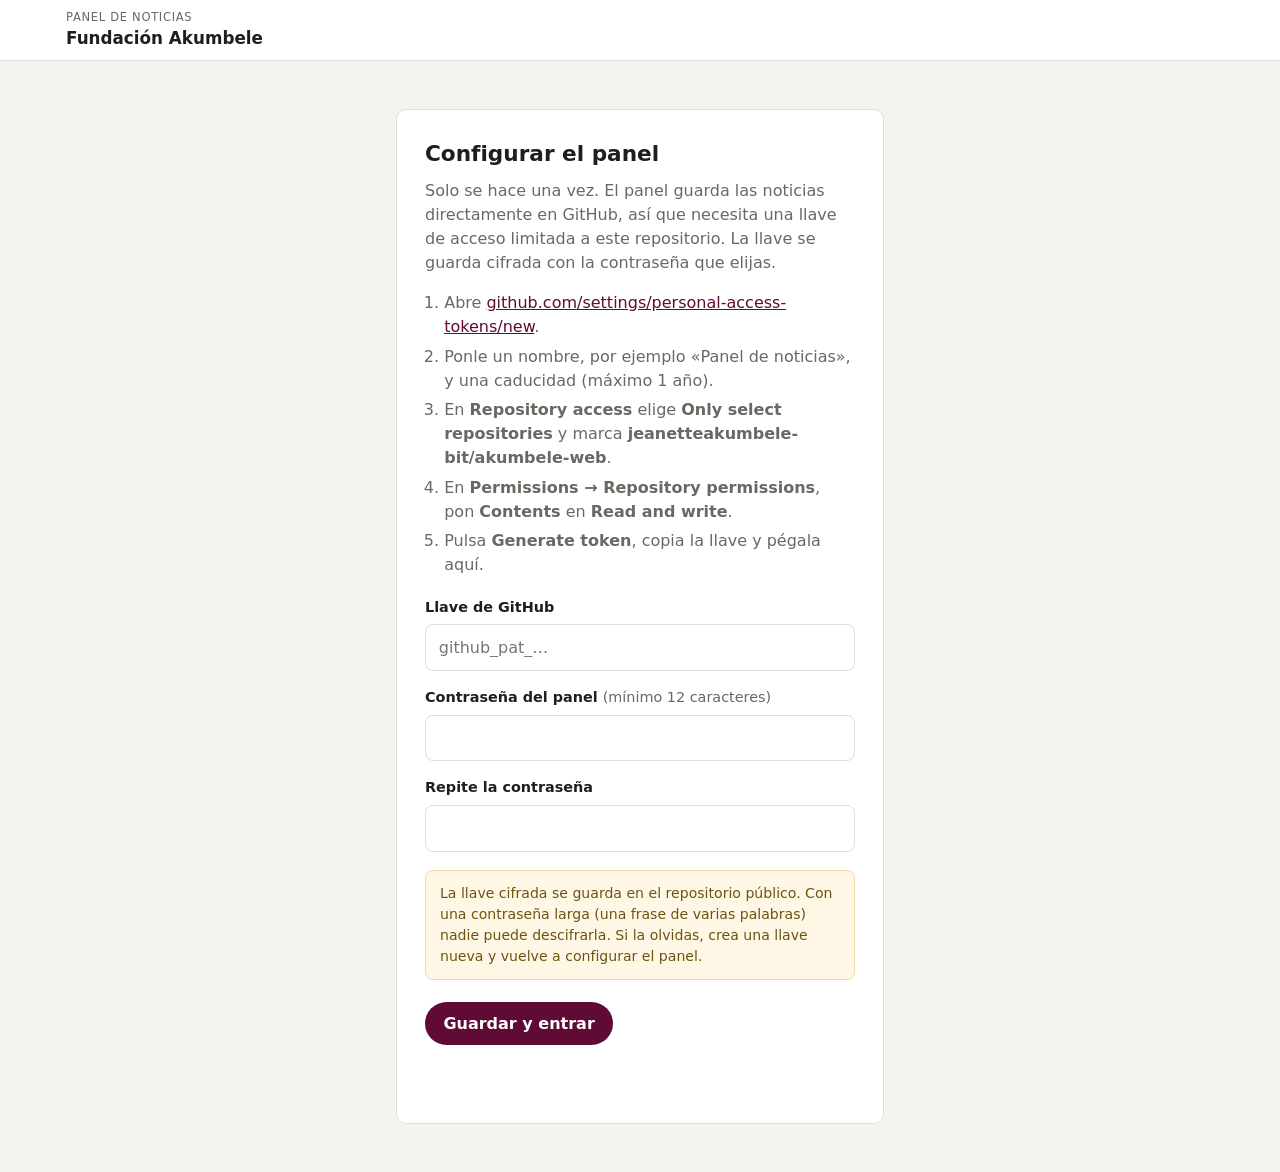
==== estaticos/admin.html @ 2ac03d91 "Añadir noticias y panel de edición con contraseña - Página Noticias en el menú y bloque «Lo último» " ====
<!doctype html>
<html lang="es">
<head>
<meta charset="utf-8">
<meta name="viewport" content="width=device-width, initial-scale=1">
<meta name="robots" content="noindex, nofollow">
<title>Panel de noticias</title>
<script>
/* ===== Ajustes de este panel (cambian según la web) ===== */
window.ADMIN = /*CONFIG*/{
  "owner": "jeanetteakumbele-bit",
  "rama": "main",
  "imgBase": "https://fundacionakumbele.org/wp-content/uploads/",
  "verNoticias": "noticias.html",
  "credencialWeb": "admin-config.json",
  "imgWeb": "img/noticias",
  "sitio": "Fundación Akumbele",
  "repo": "akumbele-web",
  "datos": "estaticos/noticias.json",
  "credencial": "estaticos/admin-config.json",
  "imgRepo": "estaticos/img/noticias",
  "color": "#600b36"
}/*FIN*/;
</script>
<style>
:root{--acento:#600b36;--fondo:#f5f3ef;--blanco:#fff;--tinta:#1f1e1d;--suave:#6c6762;--linea:#e2ddd5;--ok:#2f7a4a;--mal:#b3261e;--radio:10px}
*{box-sizing:border-box;margin:0;padding:0}
body{background:var(--fondo);color:var(--tinta);font:16px/1.5 system-ui,-apple-system,"Segoe UI",sans-serif}
button,input,textarea,select{font:inherit;color:inherit}
a{color:var(--acento)}
.oculto{display:none!important}
.barra{background:var(--blanco);border-bottom:1px solid var(--linea);position:sticky;top:0;z-index:5}
.barra-fila{max-width:1180px;margin:0 auto;padding:0 16px;height:60px;display:flex;align-items:center;justify-content:space-between;gap:12px}
.barra h1{font-size:1.05rem;font-weight:650}
.barra h1 small{display:block;font-size:.72rem;font-weight:500;color:var(--suave);letter-spacing:.06em;text-transform:uppercase}
.barra nav{display:flex;gap:8px;align-items:center;flex-wrap:wrap}
.btn{display:inline-flex;align-items:center;justify-content:center;gap:6px;border:0;border-radius:999px;padding:.6em 1.15em;background:var(--acento);color:#fff;font-weight:600;cursor:pointer;text-decoration:none;min-height:40px}
.btn:hover{filter:brightness(1.12)}
.btn:disabled{opacity:.55;cursor:wait}
.btn.sec{background:transparent;color:var(--acento);box-shadow:inset 0 0 0 1.5px var(--acento)}
.btn.peligro{background:transparent;color:var(--mal);box-shadow:inset 0 0 0 1.5px var(--mal)}
.btn.mini{padding:.35em .9em;min-height:34px;font-size:.9rem}
.caja{max-width:520px;margin:48px auto;padding:0 16px}
.tarjeta{background:var(--blanco);border:1px solid var(--linea);border-radius:var(--radio);padding:28px}
.tarjeta h2{font-size:1.35rem;margin-bottom:.4em}
.tarjeta p{color:var(--suave);margin-bottom:1em}
.tarjeta ol{margin:0 0 1.2em 1.2em;color:var(--suave)}
.tarjeta li{margin-bottom:.35em}
label{display:block;font-weight:600;font-size:.9rem;margin:16px 0 6px}
label .nota{font-weight:400;color:var(--suave)}
input[type=text],input[type=password],input[type=date],input[type=url],textarea{width:100%;border:1px solid var(--linea);border-radius:8px;padding:.65em .8em;background:#fff}
input:focus,textarea:focus{outline:2px solid var(--acento);outline-offset:1px;border-color:transparent}
textarea{min-height:220px;resize:vertical;line-height:1.55}
textarea.corto{min-height:80px}
.fila-btn{display:flex;gap:10px;flex-wrap:wrap;margin-top:22px}
.check{display:flex;align-items:center;gap:8px;font-weight:500;margin-top:18px}
.mensaje{margin-top:14px;font-size:.92rem;min-height:1.4em}
.mensaje.mal{color:var(--mal)}
.mensaje.ok{color:var(--ok)}
.panel{max-width:1180px;margin:0 auto;padding:24px 16px 64px;display:grid;grid-template-columns:320px 1fr;gap:24px;align-items:start}
.lista{background:var(--blanco);border:1px solid var(--linea);border-radius:var(--radio);overflow:hidden}
.lista-cab{display:flex;justify-content:space-between;align-items:center;padding:14px 16px;border-bottom:1px solid var(--linea)}
.lista-cab h2{font-size:1rem}
.lista ul{list-style:none;max-height:70vh;overflow:auto}
.lista li button{width:100%;text-align:left;background:none;border:0;border-bottom:1px solid var(--linea);padding:12px 16px;cursor:pointer;display:block}
.lista li button:hover{background:var(--fondo)}
.lista li button.activa{background:color-mix(in srgb,var(--acento) 9%,#fff);box-shadow:inset 3px 0 0 var(--acento)}
.lista .t{font-weight:600;display:block;overflow:hidden;text-overflow:ellipsis;white-space:nowrap}
.lista .f{font-size:.82rem;color:var(--suave)}
.etq{display:inline-block;font-size:.7rem;font-weight:700;letter-spacing:.05em;text-transform:uppercase;background:#efe6c9;color:#6b5410;border-radius:999px;padding:.1em .6em;margin-left:6px}
.vacia{padding:22px 16px;color:var(--suave);font-size:.92rem}
.editor{background:var(--blanco);border:1px solid var(--linea);border-radius:var(--radio);padding:24px 26px 28px}
.editor h2{font-size:1.25rem}
.dos{display:grid;grid-template-columns:1fr 1fr;gap:0 16px}
.foto-caja{display:flex;gap:14px;align-items:flex-start;flex-wrap:wrap}
.foto-prev{width:160px;aspect-ratio:4/3;border-radius:8px;background:var(--fondo) center/cover;border:1px dashed var(--linea);flex:none}
.foto-ctrl{flex:1;min-width:200px}
.ayuda{font-size:.84rem;color:var(--suave);margin-top:6px}
.aviso{background:#fff7e6;border:1px solid #f0d9a8;border-radius:8px;padding:12px 14px;font-size:.88rem;color:#6b5410;margin-top:18px}
.toast{position:fixed;left:50%;bottom:22px;transform:translateX(-50%);background:var(--tinta);color:#fff;padding:.75em 1.2em;border-radius:999px;font-size:.92rem;box-shadow:0 8px 30px rgba(0,0,0,.2);z-index:10;max-width:calc(100% - 32px)}
.toast.mal{background:var(--mal)}
@media (max-width:820px){
  .panel{grid-template-columns:1fr}
  .lista ul{max-height:40vh}
  .dos{grid-template-columns:1fr}
  .barra h1 small{display:none}
}
</style>
</head>
<body>
<header class="barra">
  <div class="barra-fila">
    <h1><small>Panel de noticias</small><span id="nombre-sitio"></span></h1>
    <nav id="nav-panel" class="oculto">
      <a class="btn mini sec" id="ver-web" target="_blank" rel="noopener">Ver noticias</a>
      <button class="btn mini sec" id="b-ajustes">Contraseña</button>
      <button class="btn mini sec" id="b-salir">Salir</button>
    </nav>
  </div>
</header>

<!-- Cargando -->
<div class="caja" id="v-cargando"><div class="tarjeta"><p>Cargando…</p></div></div>

<!-- Configuración inicial -->
<div class="caja oculto" id="v-config">
  <div class="tarjeta">
    <h2>Configurar el panel</h2>
    <p>Solo se hace una vez. El panel guarda las noticias directamente en GitHub, así que necesita una llave de acceso limitada a este repositorio. La llave se guarda cifrada con la contraseña que elijas.</p>
    <ol>
      <li>Abre <a href="https://github.com/settings/personal-access-tokens/new" target="_blank" rel="noopener">github.com/settings/personal-access-tokens/new</a>.</li>
      <li>Ponle un nombre, por ejemplo «Panel de noticias», y una caducidad (máximo 1 año).</li>
      <li>En <b>Repository access</b> elige <b>Only select repositories</b> y marca <b id="repo-nombre"></b>.</li>
      <li>En <b>Permissions → Repository permissions</b>, pon <b>Contents</b> en <b>Read and write</b>.</li>
      <li>Pulsa <b>Generate token</b>, copia la llave y pégala aquí.</li>
    </ol>
    <form id="f-config" autocomplete="off">
      <label for="c-token">Llave de GitHub</label>
      <input type="password" id="c-token" required placeholder="github_pat_…" autocomplete="off">
      <label for="c-pass">Contraseña del panel <span class="nota">(mínimo 12 caracteres)</span></label>
      <input type="password" id="c-pass" required minlength="12" autocomplete="new-password">
      <label for="c-pass2">Repite la contraseña</label>
      <input type="password" id="c-pass2" required minlength="12" autocomplete="new-password">
      <div class="aviso">La llave cifrada se guarda en el repositorio público. Con una contraseña larga (una frase de varias palabras) nadie puede descifrarla. Si la olvidas, crea una llave nueva y vuelve a configurar el panel.</div>
      <div class="fila-btn"><button class="btn" type="submit">Guardar y entrar</button></div>
      <p class="mensaje" id="m-config" role="status"></p>
    </form>
  </div>
</div>

<!-- Entrar -->
<div class="caja oculto" id="v-login">
  <div class="tarjeta">
    <h2>Entrar</h2>
    <p>Escribe la contraseña del panel para añadir y editar noticias.</p>
    <form id="f-login">
      <label for="l-pass">Contraseña</label>
      <input type="password" id="l-pass" required autocomplete="current-password" autofocus>
      <div class="fila-btn"><button class="btn" type="submit">Entrar</button></div>
      <p class="mensaje" id="m-login" role="status"></p>
    </form>
  </div>
</div>

<!-- Cambiar contraseña -->
<div class="caja oculto" id="v-ajustes">
  <div class="tarjeta">
    <h2>Cambiar contraseña</h2>
    <p>La llave de GitHub sigue siendo la misma; solo cambia la contraseña con la que se protege. Si quieres usar una llave nueva, pégala también.</p>
    <form id="f-ajustes" autocomplete="off">
      <label for="a-token">Llave nueva de GitHub <span class="nota">(opcional)</span></label>
      <input type="password" id="a-token" placeholder="Déjalo vacío para mantener la actual" autocomplete="off">
      <label for="a-pass">Contraseña nueva <span class="nota">(mínimo 12 caracteres)</span></label>
      <input type="password" id="a-pass" required minlength="12" autocomplete="new-password">
      <label for="a-pass2">Repite la contraseña</label>
      <input type="password" id="a-pass2" required minlength="12" autocomplete="new-password">
      <div class="fila-btn"><button class="btn" type="submit">Guardar</button><button class="btn sec" type="button" id="a-cancelar">Volver</button></div>
      <p class="mensaje" id="m-ajustes" role="status"></p>
    </form>
  </div>
</div>

<!-- Panel -->
<div class="panel oculto" id="v-panel">
  <aside class="lista">
    <div class="lista-cab"><h2>Noticias</h2><button class="btn mini" id="b-nueva">+ Nueva</button></div>
    <ul id="lista"></ul>
  </aside>
  <section class="editor" id="editor">
    <h2 id="e-titulo-cab">Nueva noticia</h2>
    <form id="f-noticia">
      <label for="n-titulo">Título</label>
      <input type="text" id="n-titulo" required maxlength="160">
      <div class="dos">
        <div><label for="n-fecha">Fecha</label><input type="date" id="n-fecha" required></div>
        <div><label class="check" style="margin-top:44px"><input type="checkbox" id="n-borrador"> Borrador (no se ve en la web)</label></div>
      </div>
      <label>Foto <span class="nota">(opcional)</span></label>
      <div class="foto-caja">
        <div class="foto-prev" id="n-prev"></div>
        <div class="foto-ctrl">
          <input type="file" id="n-archivo" accept="image/*">
          <p class="ayuda">Se reduce sola a 1600 px y se sube al guardar.</p>
          <label for="n-imagen" style="margin-top:12px">…o dirección de una foto</label>
          <input type="text" id="n-imagen" placeholder="https://… o 2026/10/foto.jpg">
          <label for="n-pie">Pie de foto</label>
          <input type="text" id="n-pie" maxlength="200">
        </div>
      </div>
      <label for="n-resumen">Resumen <span class="nota">(una o dos frases; se ve en la portada)</span></label>
      <textarea class="corto" id="n-resumen" maxlength="400"></textarea>
      <label for="n-texto">Texto</label>
      <textarea id="n-texto"></textarea>
      <p class="ayuda">Deja una línea en blanco entre párrafos. <b>**negrita**</b>, <i>*cursiva*</i> y enlaces: [texto](https://…).</p>
      <div class="fila-btn">
        <button class="btn" type="submit" id="b-guardar">Guardar y publicar</button>
        <button class="btn peligro oculto" type="button" id="b-borrar">Borrar</button>
      </div>
      <p class="mensaje" id="m-noticia" role="status"></p>
    </form>
  </section>
</div>

<div class="toast oculto" id="toast" role="status"></div>

<script>
(() => {
"use strict";
const C = window.ADMIN;
const $ = (s) => document.querySelector(s);
const API = "https://api.github.com";
document.documentElement.style.setProperty("--acento", C.color || "#600b36");
$("#nombre-sitio").textContent = C.sitio;
$("#repo-nombre").textContent = C.owner + "/" + C.repo;
$("#ver-web").href = C.verNoticias;
document.title = "Panel de noticias · " + C.sitio;

let token = null;          // solo en memoria
let noticias = [];
let actual = null;         // id de la noticia abierta
let archivoNuevo = null;   // foto elegida pendiente de subir

/* ---------- utilidades ---------- */
const vistas = ["#v-cargando", "#v-config", "#v-login", "#v-ajustes", "#v-panel"];
function ver(id) { vistas.forEach(v => $(v).classList.toggle("oculto", v !== id)); $("#nav-panel").classList.toggle("oculto", !token || id === "#v-login"); }
function msg(el, texto, tipo) { const m = $(el); m.textContent = texto || ""; m.className = "mensaje" + (tipo ? " " + tipo : ""); }
let tt; function toast(texto, mal) { const t = $("#toast"); t.textContent = texto; t.className = "toast" + (mal ? " mal" : ""); clearTimeout(tt); tt = setTimeout(() => t.classList.add("oculto"), 4200); }
const b64 = { de: (buf) => { let s = ""; new Uint8Array(buf).forEach(b => s += String.fromCharCode(b)); return btoa(s); },
              a: (str) => Uint8Array.from(atob(str), c => c.charCodeAt(0)) };
const utf8ab64 = (txt) => b64.de(new TextEncoder().encode(txt));
const b64autf8 = (str) => new TextDecoder().decode(b64.a(str.replace(/\s/g, "")));
const hoy = () => new Date().toISOString().slice(0, 10);
function slug(t) { return (t || "noticia").normalize("NFD").replace(/[̀-ͯ]/g, "").toLowerCase().replace(/[^a-z0-9]+/g, "-").replace(/^-|-$/g, "").slice(0, 50) || "noticia"; }
function rutaFoto(r) { if (!r) return ""; if (/^(https?:)?\/\//.test(r) || r.startsWith("data:") || r.startsWith("blob:")) return r; if (C.imgBase && /^\d{4}\/\d{2}\//.test(r)) return C.imgBase + r; return r; }

/* ---------- cifrado (PBKDF2 + AES-GCM) ---------- */
const ITER = 600000;
async function clave(pass, sal) {
  const base = await crypto.subtle.importKey("raw", new TextEncoder().encode(pass), "PBKDF2", false, ["deriveKey"]);
  return crypto.subtle.deriveKey({ name: "PBKDF2", salt: sal, iterations: ITER, hash: "SHA-256" }, base, { name: "AES-GCM", length: 256 }, false, ["encrypt", "decrypt"]);
}
async function cifrar(texto, pass) {
  const sal = crypto.getRandomValues(new Uint8Array(16)), iv = crypto.getRandomValues(new Uint8Array(12));
  const datos = await crypto.subtle.encrypt({ name: "AES-GCM", iv }, await clave(pass, sal), new TextEncoder().encode(texto));
  return { v: 1, kdf: "PBKDF2-SHA256", iter: ITER, sal: b64.de(sal), iv: b64.de(iv), datos: b64.de(datos) };
}
async function descifrar(obj, pass) {
  const k = await clave(pass, b64.a(obj.sal));
  const plano = await crypto.subtle.decrypt({ name: "AES-GCM", iv: b64.a(obj.iv) }, k, b64.a(obj.datos));
  return new TextDecoder().decode(plano);
}

/* ---------- GitHub ---------- */
async function gh(ruta, opciones = {}, tk = token) {
  const r = await fetch(API + ruta, { ...opciones, cache: "no-store", headers: { "Accept": "application/vnd.github+json", "X-GitHub-Api-Version": "2022-11-28", ...(tk ? { "Authorization": "Bearer " + tk } : {}), ...(opciones.headers || {}) } });
  if (!r.ok) { const e = new Error("GitHub " + r.status); e.status = r.status; try { e.detalle = (await r.json()).message; } catch {} throw e; }
  return r.status === 204 ? null : r.json();
}
const rutaRepo = (p) => `/repos/${C.owner}/${C.repo}/contents/${p.split("/").map(encodeURIComponent).join("/")}`;
async function leer(p, tk = token) {
  try { const j = await gh(rutaRepo(p) + "?ref=" + C.rama + "&t=" + Date.now(), {}, tk); return { sha: j.sha, texto: b64autf8(j.content) }; }
  catch (e) { if (e.status === 404) return null; throw e; }
}
async function escribir(p, contenidoB64, sha, mensaje, tk = token) {
  return gh(rutaRepo(p), { method: "PUT", body: JSON.stringify({ message: mensaje, content: contenidoB64, branch: C.rama, ...(sha ? { sha } : {}) }) }, tk);
}
async function comprobarToken(tk) {
  const r = await gh(`/repos/${C.owner}/${C.repo}`, {}, tk);
  if (!r.permissions || !r.permissions.push) throw new Error("La llave no tiene permiso de escritura en " + C.owner + "/" + C.repo + ".");
}
function textoError(e) {
  if (e.status === 401) return "GitHub no acepta la llave (puede haber caducado). Vuelve a configurar el panel con una llave nueva.";
  if (e.status === 403 || e.status === 404) return "La llave no tiene acceso a este repositorio con permiso Contents: Read and write.";
  if (e.status === 409 || e.status === 422) return "Alguien ha cambiado las noticias a la vez. Vuelve a intentarlo.";
  return e.message + (e.detalle ? " (" + e.detalle + ")" : "");
}

/* ---------- arranque ---------- */
let credencial = null;
async function arrancar() {
  try {
    const f = await leer(C.credencial, null);
    if (f) { credencial = JSON.parse(f.texto); ver("#v-login"); setTimeout(() => $("#l-pass").focus(), 50); }
    else ver("#v-config");
  } catch (e) {
    // sin acceso a la API (límite de peticiones): probar la copia publicada
    try { const r = await fetch((C.credencialWeb || C.credencial) + "?t=" + Date.now(), { cache: "no-store" }); if (r.ok) { credencial = await r.json(); ver("#v-login"); return; } } catch {}
    ver("#v-config");
  }
}

$("#f-config").addEventListener("submit", async (ev) => {
  ev.preventDefault();
  const tk = $("#c-token").value.trim(), p1 = $("#c-pass").value, p2 = $("#c-pass2").value;
  if (p1.length < 12) return msg("#m-config", "La contraseña debe tener al menos 12 caracteres.", "mal");
  if (p1 !== p2) return msg("#m-config", "Las contraseñas no coinciden.", "mal");
  const b = ev.target.querySelector("[type=submit]"); b.disabled = true; msg("#m-config", "Comprobando la llave…");
  try {
    await comprobarToken(tk);
    msg("#m-config", "Cifrando y guardando…");
    const obj = await cifrar(tk, p1);
    const prev = await leer(C.credencial, tk);
    await escribir(C.credencial, utf8ab64(JSON.stringify(obj, null, 2) + "\n"), prev && prev.sha, "Panel de noticias: guardar llave cifrada", tk);
    credencial = obj; token = tk; $("#f-config").reset();
    await abrirPanel();
    toast("Panel configurado.");
  } catch (e) { msg("#m-config", textoError(e), "mal"); }
  finally { b.disabled = false; }
});

$("#f-login").addEventListener("submit", async (ev) => {
  ev.preventDefault();
  const b = ev.target.querySelector("[type=submit]"); b.disabled = true; msg("#m-login", "Comprobando…");
  try { token = await descifrar(credencial, $("#l-pass").value); }
  catch { b.disabled = false; return msg("#m-login", "Contraseña incorrecta.", "mal"); }
  try { await comprobarToken(token); $("#f-login").reset(); msg("#m-login", ""); await abrirPanel(); }
  catch (e) { token = null; msg("#m-login", textoError(e), "mal"); }
  finally { b.disabled = false; }
});

$("#b-salir").addEventListener("click", () => { token = null; noticias = []; actual = null; ver("#v-login"); });
$("#b-ajustes").addEventListener("click", () => { msg("#m-ajustes", ""); ver("#v-ajustes"); });
$("#a-cancelar").addEventListener("click", () => ver("#v-panel"));
$("#f-ajustes").addEventListener("submit", async (ev) => {
  ev.preventDefault();
  const nuevo = $("#a-token").value.trim(), p1 = $("#a-pass").value, p2 = $("#a-pass2").value;
  if (p1.length < 12) return msg("#m-ajustes", "La contraseña debe tener al menos 12 caracteres.", "mal");
  if (p1 !== p2) return msg("#m-ajustes", "Las contraseñas no coinciden.", "mal");
  const b = ev.target.querySelector("[type=submit]"); b.disabled = true; msg("#m-ajustes", "Guardando…");
  try {
    const tk = nuevo || token;
    if (nuevo) await comprobarToken(nuevo);
    const obj = await cifrar(tk, p1);
    const prev = await leer(C.credencial, tk);
    await escribir(C.credencial, utf8ab64(JSON.stringify(obj, null, 2) + "\n"), prev && prev.sha, "Panel de noticias: cambiar contraseña", tk);
    credencial = obj; token = tk; $("#f-ajustes").reset();
    ver("#v-panel"); toast("Contraseña cambiada.");
  } catch (e) { msg("#m-ajustes", textoError(e), "mal"); }
  finally { b.disabled = false; }
});

/* ---------- noticias ---------- */
async function cargarNoticias() {
  const f = await leer(C.datos);
  const lista = f ? JSON.parse(f.texto || "[]") : [];
  return Array.isArray(lista) ? lista : [];
}
const ordenar = (l) => l.slice().sort((a, b) => (b.fecha || "").localeCompare(a.fecha || ""));
async function abrirPanel() {
  ver("#v-panel");
  noticias = await cargarNoticias();
  pintarLista(); nueva();
}
function pintarLista() {
  const ul = $("#lista"); ul.innerHTML = "";
  if (!noticias.length) { ul.innerHTML = '<li class="vacia">Todavía no hay noticias. Escribe la primera.</li>'; return; }
  for (const n of ordenar(noticias)) {
    const li = document.createElement("li"), b = document.createElement("button");
    b.type = "button"; if (n.id === actual) b.className = "activa";
    const t = document.createElement("span"); t.className = "t"; t.textContent = n.titulo || "(sin título)";
    const f = document.createElement("span"); f.className = "f"; f.textContent = n.fecha || "";
    if (n.borrador) { const e = document.createElement("span"); e.className = "etq"; e.textContent = "Borrador"; f.appendChild(e); }
    b.append(t, f); b.addEventListener("click", () => abrir(n.id));
    li.appendChild(b); ul.appendChild(li);
  }
}
function previa(src) { $("#n-prev").style.backgroundImage = src ? `url("${src.replace(/"/g, "%22")}")` : ""; }
function nueva() {
  actual = null; archivoNuevo = null; $("#f-noticia").reset();
  $("#n-fecha").value = hoy(); previa("");
  $("#e-titulo-cab").textContent = "Nueva noticia"; $("#b-borrar").classList.add("oculto");
  msg("#m-noticia", ""); pintarLista();
}
function abrir(id) {
  const n = noticias.find(x => x.id === id); if (!n) return;
  actual = id; archivoNuevo = null; $("#n-archivo").value = "";
  $("#n-titulo").value = n.titulo || ""; $("#n-fecha").value = n.fecha || hoy();
  $("#n-borrador").checked = !!n.borrador; $("#n-imagen").value = n.imagen || "";
  $("#n-pie").value = n.pie || ""; $("#n-resumen").value = n.resumen || ""; $("#n-texto").value = n.texto || "";
  previa(rutaFoto(n.imagen) ? new URL(rutaFoto(n.imagen), location.href).href : "");
  $("#e-titulo-cab").textContent = "Editar noticia"; $("#b-borrar").classList.remove("oculto");
  msg("#m-noticia", ""); pintarLista();
  if (innerWidth < 820) $("#editor").scrollIntoView({ behavior: "smooth" });
}
$("#b-nueva").addEventListener("click", nueva);
$("#n-imagen").addEventListener("input", () => { archivoNuevo = null; $("#n-archivo").value = ""; const r = rutaFoto($("#n-imagen").value.trim()); previa(r ? new URL(r, location.href).href : ""); });
$("#n-archivo").addEventListener("change", () => {
  const f = $("#n-archivo").files[0]; if (!f) return;
  if (!f.type.startsWith("image/")) { toast("Elige una imagen.", true); return; }
  archivoNuevo = f; previa(URL.createObjectURL(f));
});

async function reducir(file) {
  const bmp = await createImageBitmap(file);
  const lado = 1600, esc = Math.min(1, lado / Math.max(bmp.width, bmp.height));
  const c = document.createElement("canvas"); c.width = Math.round(bmp.width * esc); c.height = Math.round(bmp.height * esc);
  c.getContext("2d").drawImage(bmp, 0, 0, c.width, c.height);
  const blob = await new Promise(r => c.toBlob(r, "image/jpeg", 0.85));
  return b64.de(await blob.arrayBuffer());
}

// Aplica un cambio sobre la versión más reciente del archivo (por si alguien guardó a la vez)
async function guardarCambio(cambio, mensaje) {
  for (let intento = 0; intento < 2; intento++) {
    const f = await leer(C.datos);
    let lista = f ? JSON.parse(f.texto || "[]") : [];
    lista = cambio(Array.isArray(lista) ? lista : []);
    try {
      await escribir(C.datos, utf8ab64(JSON.stringify(ordenar(lista), null, 2) + "\n"), f && f.sha, mensaje);
      noticias = lista; return;
    } catch (e) { if ((e.status === 409 || e.status === 422) && intento === 0) continue; throw e; }
  }
}

$("#f-noticia").addEventListener("submit", async (ev) => {
  ev.preventDefault();
  const b = $("#b-guardar"); b.disabled = true;
  try {
    const titulo = $("#n-titulo").value.trim();
    let imagen = $("#n-imagen").value.trim();
    if (archivoNuevo) {
      msg("#m-noticia", "Subiendo la foto…");
      const nombre = `${hoy()}-${slug(titulo)}-${Math.random().toString(36).slice(2, 6)}.jpg`;
      await escribir(`${C.imgRepo}/${nombre}`, await reducir(archivoNuevo), null, "Noticias: subir foto " + nombre);
      imagen = `${C.imgWeb}/${nombre}`; archivoNuevo = null; $("#n-archivo").value = ""; $("#n-imagen").value = imagen;
    }
    msg("#m-noticia", "Guardando…");
    const id = actual || `${$("#n-fecha").value}-${slug(titulo)}-${Math.random().toString(36).slice(2, 6)}`;
    const datos = { id, titulo, fecha: $("#n-fecha").value, imagen, pie: $("#n-pie").value.trim(),
                    resumen: $("#n-resumen").value.trim(), texto: $("#n-texto").value.trim(), borrador: $("#n-borrador").checked };
    const esNueva = !actual;
    await guardarCambio(l => { const i = l.findIndex(x => x.id === id); if (i >= 0) l[i] = datos; else l.push(datos); return l; },
                        (esNueva ? "Noticias: añadir «" : "Noticias: editar «") + titulo + "»");
    actual = id; abrir(id);
    msg("#m-noticia", datos.borrador ? "Guardado como borrador." : "Publicado. Aparecerá en la web en 1-2 minutos.", "ok");
    toast(esNueva ? "Noticia añadida." : "Cambios guardados.");
  } catch (e) { msg("#m-noticia", textoError(e), "mal"); }
  finally { b.disabled = false; }
});

$("#b-borrar").addEventListener("click", async () => {
  const n = noticias.find(x => x.id === actual); if (!n) return;
  if (!confirm(`¿Borrar «${n.titulo}»? Se quitará de la web.`)) return;
  const b = $("#b-borrar"); b.disabled = true; msg("#m-noticia", "Borrando…");
  try {
    await guardarCambio(l => l.filter(x => x.id !== n.id), "Noticias: borrar «" + n.titulo + "»");
    nueva(); toast("Noticia borrada.");
  } catch (e) { msg("#m-noticia", textoError(e), "mal"); }
  finally { b.disabled = false; }
});

window.addEventListener("beforeunload", (e) => { if (archivoNuevo) { e.preventDefault(); e.returnValue = ""; } });
arrancar();
})();
</script>
</body>
</html>
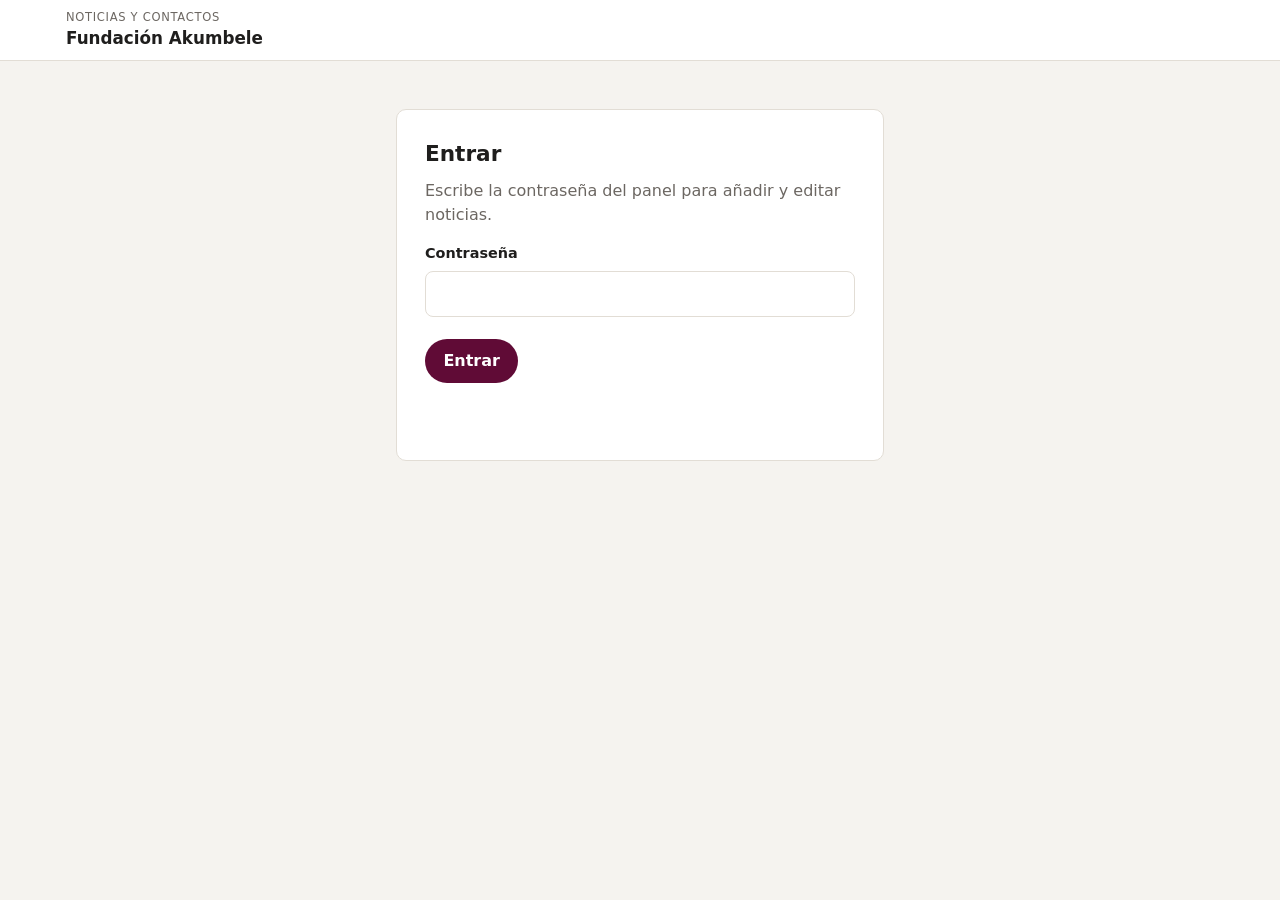
==== commit 70d0e0eb: "Añadir CRM de contactos al panel Pestaña «Contactos» en admin.html: fichas, historial con importes, " ====
--- a/estaticos/admin.html
+++ b/estaticos/admin.html
@@ -19,7 +19,11 @@
   "datos": "estaticos/noticias.json",
   "credencial": "estaticos/admin-config.json",
   "imgRepo": "estaticos/img/noticias",
-  "color": "#600b36"
+  "color": "#600b36",
+  "crm": {
+    "repo": "akumbele-crm",
+    "archivo": "contactos.json"
+  }
 }/*FIN*/;
 </script>
 <style>
@@ -79,6 +83,51 @@
 .aviso{background:#fff7e6;border:1px solid #f0d9a8;border-radius:8px;padding:12px 14px;font-size:.88rem;color:#6b5410;margin-top:18px}
 .toast{position:fixed;left:50%;bottom:22px;transform:translateX(-50%);background:var(--tinta);color:#fff;padding:.75em 1.2em;border-radius:999px;font-size:.92rem;box-shadow:0 8px 30px rgba(0,0,0,.2);z-index:10;max-width:calc(100% - 32px)}
 .toast.mal{background:var(--mal)}
+/* Pestañas y CRM */
+.pestanas{display:flex;gap:4px;background:var(--fondo);border-radius:999px;padding:3px}
+.pestanas button{border:0;background:none;border-radius:999px;padding:.4em 1em;font-weight:600;cursor:pointer;color:var(--suave);min-height:34px}
+.pestanas button.activa{background:var(--blanco);color:var(--acento);box-shadow:0 1px 3px rgba(0,0,0,.12)}
+.crm{max-width:1180px;margin:0 auto;padding:24px 16px 64px}
+.stats{display:grid;grid-template-columns:repeat(4,1fr);gap:12px;margin-bottom:16px}
+.stat{background:var(--blanco);border:1px solid var(--linea);border-radius:var(--radio);padding:14px 16px}
+.stat b{display:block;font-size:1.6rem;line-height:1.1}
+.stat span{font-size:.82rem;color:var(--suave)}
+.herramientas{display:flex;flex-wrap:wrap;gap:8px;align-items:center;margin-bottom:16px}
+.herramientas input[type=search],.herramientas select{border:1px solid var(--linea);border-radius:8px;padding:.5em .7em;background:#fff;min-height:40px}
+.herramientas input[type=search]{flex:1;min-width:180px}
+.herramientas .check{margin:0}
+.crm-grid{display:grid;grid-template-columns:340px 1fr;gap:24px;align-items:start}
+.lista .sub{font-size:.82rem;color:var(--suave);display:block;overflow:hidden;text-overflow:ellipsis;white-space:nowrap}
+.chip{display:inline-block;font-size:.7rem;font-weight:700;letter-spacing:.04em;border-radius:999px;padding:.1em .55em;margin-right:4px;background:color-mix(in srgb,var(--acento) 10%,#fff);color:var(--acento)}
+.chip.estado-Activo{background:#e3f1e7;color:var(--ok)}
+.chip.estado-Inactivo{background:#eee;color:#777}
+.chip.estado-Nuevo{background:#efe6c9;color:#6b5410}
+.tres{display:grid;grid-template-columns:1fr 1fr 1fr;gap:0 16px}
+select.campo{width:100%;border:1px solid var(--linea);border-radius:8px;padding:.62em .7em;background:#fff}
+.interacciones{margin-top:28px;padding-top:20px;border-top:1px solid var(--linea)}
+.interacciones h3{font-size:1.05rem;margin-bottom:10px}
+.inter-form{display:grid;grid-template-columns:150px 170px 110px 1fr auto;gap:8px;align-items:end}
+.inter-form label{margin:0 0 4px;font-size:.8rem}
+.inter-form input,.inter-form select{width:100%;border:1px solid var(--linea);border-radius:8px;padding:.55em .6em;background:#fff;min-height:40px}
+.inter-lista{list-style:none;margin-top:14px}
+.inter-lista li{display:grid;grid-template-columns:100px 1fr auto;gap:12px;padding:10px 0;border-bottom:1px solid var(--linea);font-size:.94rem}
+.inter-lista .f{color:var(--suave);font-size:.85rem}
+.inter-lista .importe{font-weight:700;color:var(--ok);margin-left:6px}
+.inter-lista button{background:none;border:0;color:var(--suave);cursor:pointer;font-size:1.1rem;line-height:1;padding:4px 8px}
+.inter-lista button:hover{color:var(--mal)}
+.privado{font-size:.84rem;color:var(--suave);margin-top:18px}
+.bloqueo{background:var(--blanco);border:1px solid var(--linea);border-radius:var(--radio);padding:24px 26px}
+.bloqueo h2{font-size:1.2rem;margin-bottom:.5em}
+.bloqueo p,.bloqueo li{color:var(--suave)}
+.bloqueo ol{margin:.6em 0 0 1.2em}
+@media (max-width:820px){
+  .stats{grid-template-columns:1fr 1fr}
+  .crm-grid{grid-template-columns:1fr}
+  .tres{grid-template-columns:1fr}
+  .inter-form{grid-template-columns:1fr 1fr}
+  .inter-form .ancho{grid-column:1/-1}
+  .barra-fila{height:auto;min-height:60px;padding-top:8px;padding-bottom:8px}
+}
 @media (max-width:820px){
   .panel{grid-template-columns:1fr}
   .lista ul{max-height:40vh}
@@ -92,6 +141,7 @@
   <div class="barra-fila">
     <h1><small>Panel de noticias</small><span id="nombre-sitio"></span></h1>
     <nav id="nav-panel" class="oculto">
+      <div class="pestanas oculto" id="pestanas" role="tablist"><button type="button" class="activa" data-vista="#v-panel">Noticias</button><button type="button" data-vista="#v-crm">Contactos</button></div>
       <a class="btn mini sec" id="ver-web" target="_blank" rel="noopener">Ver noticias</a>
       <button class="btn mini sec" id="b-ajustes">Contraseña</button>
       <button class="btn mini sec" id="b-salir">Salir</button>
@@ -201,6 +251,76 @@
   </section>
 </div>
 
+<!-- CRM: contactos -->
+<div class="crm oculto" id="v-crm">
+  <div class="bloqueo oculto" id="crm-bloqueo"></div>
+  <div id="crm-cuerpo" class="oculto">
+    <div class="stats">
+      <div class="stat"><b id="s-total">0</b><span>contactos</span></div>
+      <div class="stat"><b id="s-activos">0</b><span>activos</span></div>
+      <div class="stat"><b id="s-news">0</b><span>suscritos a la newsletter</span></div>
+      <div class="stat"><b id="s-dinero">0 €</b><span id="s-dinero-txt">aportado este año</span></div>
+    </div>
+    <div class="herramientas">
+      <input type="search" id="k-buscar" placeholder="Buscar por nombre, email, organización, etiqueta…" aria-label="Buscar contactos">
+      <select id="k-tipo" aria-label="Filtrar por tipo"><option value="">Todos los tipos</option></select>
+      <select id="k-estado" aria-label="Filtrar por estado"><option value="">Todos los estados</option></select>
+      <label class="check"><input type="checkbox" id="k-news"> Solo newsletter</label>
+      <button class="btn mini" id="k-nuevo" type="button">+ Nuevo contacto</button>
+      <button class="btn mini sec" id="k-emails" type="button">Copiar emails</button>
+      <button class="btn mini sec" id="k-exportar" type="button">Exportar CSV</button>
+      <label class="btn mini sec" style="margin:0">Importar CSV<input type="file" id="k-importar" accept=".csv,text/csv" hidden></label>
+    </div>
+    <div class="crm-grid">
+      <aside class="lista">
+        <div class="lista-cab"><h2 id="k-cuenta">Contactos</h2></div>
+        <ul id="k-lista"></ul>
+      </aside>
+      <section class="editor" id="k-editor">
+        <h2 id="k-cab">Nuevo contacto</h2>
+        <form id="f-contacto" autocomplete="off">
+          <div class="dos">
+            <div><label for="k-nombre">Nombre</label><input type="text" id="k-nombre" required maxlength="160"></div>
+            <div><label for="k-org">Organización</label><input type="text" id="k-org" maxlength="160"></div>
+          </div>
+          <div class="tres">
+            <div><label for="k-ftipo">Tipo</label><select class="campo" id="k-ftipo"></select></div>
+            <div><label for="k-festado">Estado</label><select class="campo" id="k-festado"></select></div>
+            <div><label for="k-origen">Cómo nos conoció</label><input type="text" id="k-origen" maxlength="120" placeholder="Exposición, web, amigo…"></div>
+          </div>
+          <div class="tres">
+            <div><label for="k-email">Email</label><input type="text" inputmode="email" id="k-email" maxlength="200"></div>
+            <div><label for="k-tel">Teléfono</label><input type="text" inputmode="tel" id="k-tel" maxlength="60"></div>
+            <div><label for="k-lugar">Ciudad / país</label><input type="text" id="k-lugar" maxlength="120"></div>
+          </div>
+          <label for="k-etiquetas">Etiquetas <span class="nota">(separadas por comas)</span></label>
+          <input type="text" id="k-etiquetas" maxlength="300" placeholder="Pozo Mutua, Madrid, exposición 2026">
+          <label class="check"><input type="checkbox" id="k-fnews"> Ha dado su consentimiento para recibir la newsletter <span class="nota" id="k-news-fecha"></span></label>
+          <label for="k-notas">Notas</label>
+          <textarea class="corto" id="k-notas"></textarea>
+          <div class="fila-btn">
+            <button class="btn" type="submit">Guardar contacto</button>
+            <button class="btn peligro oculto" type="button" id="k-borrar">Borrar</button>
+          </div>
+          <p class="mensaje" id="m-contacto" role="status"></p>
+        </form>
+        <div class="interacciones oculto" id="k-inter">
+          <h3>Historial</h3>
+          <form class="inter-form" id="f-inter">
+            <div><label for="i-fecha">Fecha</label><input type="date" id="i-fecha" required></div>
+            <div><label for="i-tipo">Tipo</label><select id="i-tipo"></select></div>
+            <div><label for="i-importe">Importe (€)</label><input type="text" id="i-importe" inputmode="decimal" placeholder="0" pattern="\s*\d+([.,]\d{1,2})?\s*" title="Una cantidad, por ejemplo 150 o 150,50"></div>
+            <div class="ancho"><label for="i-texto">Qué pasó</label><input type="text" id="i-texto" required maxlength="500"></div>
+            <div class="ancho"><button class="btn" type="submit">Añadir</button></div>
+          </form>
+          <ul class="inter-lista" id="i-lista"></ul>
+        </div>
+        <p class="privado" id="k-privado"></p>
+      </section>
+    </div>
+  </div>
+</div>
+
 <div class="toast oculto" id="toast" role="status"></div>
 
 <script>
@@ -211,9 +331,11 @@
 const API = "https://api.github.com";
 document.documentElement.style.setProperty("--acento", C.color || "#600b36");
 $("#nombre-sitio").textContent = C.sitio;
-$("#repo-nombre").textContent = C.owner + "/" + C.repo;
+$("#repo-nombre").textContent = C.owner + "/" + C.repo + (C.crm ? " y " + C.owner + "/" + C.crm.repo : "");
 $("#ver-web").href = C.verNoticias;
-document.title = "Panel de noticias · " + C.sitio;
+const nombrePanel = C.crm ? "Noticias y contactos" : "Panel de noticias";
+document.querySelector(".barra h1 small").textContent = nombrePanel;
+document.title = nombrePanel + " · " + C.sitio;
 
 let token = null;          // solo en memoria
 let noticias = [];
@@ -221,8 +343,13 @@
 let archivoNuevo = null;   // foto elegida pendiente de subir
 
 /* ---------- utilidades ---------- */
-const vistas = ["#v-cargando", "#v-config", "#v-login", "#v-ajustes", "#v-panel"];
-function ver(id) { vistas.forEach(v => $(v).classList.toggle("oculto", v !== id)); $("#nav-panel").classList.toggle("oculto", !token || id === "#v-login"); }
+const vistas = ["#v-cargando", "#v-config", "#v-login", "#v-ajustes", "#v-panel", "#v-crm"];
+function ver(id) {
+  vistas.forEach(v => $(v).classList.toggle("oculto", v !== id));
+  $("#nav-panel").classList.toggle("oculto", !token || id === "#v-login");
+  $("#pestanas").classList.toggle("oculto", !C.crm || (id !== "#v-panel" && id !== "#v-crm"));
+  document.querySelectorAll("#pestanas button").forEach(b => { b.classList.toggle("activa", b.dataset.vista === id); b.setAttribute("aria-selected", b.dataset.vista === id); });
+}
 function msg(el, texto, tipo) { const m = $(el); m.textContent = texto || ""; m.className = "mensaje" + (tipo ? " " + tipo : ""); }
 let tt; function toast(texto, mal) { const t = $("#toast"); t.textContent = texto; t.className = "toast" + (mal ? " mal" : ""); clearTimeout(tt); tt = setTimeout(() => t.classList.add("oculto"), 4200); }
 const b64 = { de: (buf) => { let s = ""; new Uint8Array(buf).forEach(b => s += String.fromCharCode(b)); return btoa(s); },
@@ -256,13 +383,13 @@
   if (!r.ok) { const e = new Error("GitHub " + r.status); e.status = r.status; try { e.detalle = (await r.json()).message; } catch {} throw e; }
   return r.status === 204 ? null : r.json();
 }
-const rutaRepo = (p) => `/repos/${C.owner}/${C.repo}/contents/${p.split("/").map(encodeURIComponent).join("/")}`;
-async function leer(p, tk = token) {
-  try { const j = await gh(rutaRepo(p) + "?ref=" + C.rama + "&t=" + Date.now(), {}, tk); return { sha: j.sha, texto: b64autf8(j.content) }; }
+const rutaRepo = (p, repo = C.repo) => `/repos/${C.owner}/${repo}/contents/${p.split("/").map(encodeURIComponent).join("/")}`;
+async function leer(p, tk = token, repo = C.repo) {
+  try { const j = await gh(rutaRepo(p, repo) + "?ref=" + C.rama + "&t=" + Date.now(), {}, tk); return { sha: j.sha, texto: b64autf8(j.content) }; }
   catch (e) { if (e.status === 404) return null; throw e; }
 }
-async function escribir(p, contenidoB64, sha, mensaje, tk = token) {
-  return gh(rutaRepo(p), { method: "PUT", body: JSON.stringify({ message: mensaje, content: contenidoB64, branch: C.rama, ...(sha ? { sha } : {}) }) }, tk);
+async function escribir(p, contenidoB64, sha, mensaje, tk = token, repo = C.repo) {
+  return gh(rutaRepo(p, repo), { method: "PUT", body: JSON.stringify({ message: mensaje, content: contenidoB64, branch: C.rama, ...(sha ? { sha } : {}) }) }, tk);
 }
 async function comprobarToken(tk) {
   const r = await gh(`/repos/${C.owner}/${C.repo}`, {}, tk);
@@ -271,7 +398,7 @@
 function textoError(e) {
   if (e.status === 401) return "GitHub no acepta la llave (puede haber caducado). Vuelve a configurar el panel con una llave nueva.";
   if (e.status === 403 || e.status === 404) return "La llave no tiene acceso a este repositorio con permiso Contents: Read and write.";
-  if (e.status === 409 || e.status === 422) return "Alguien ha cambiado las noticias a la vez. Vuelve a intentarlo.";
+  if (e.status === 409 || e.status === 422) return "Alguien ha hecho otro cambio a la vez. Vuelve a intentarlo.";
   return e.message + (e.detalle ? " (" + e.detalle + ")" : "");
 }
 
@@ -318,9 +445,10 @@
   finally { b.disabled = false; }
 });
 
-$("#b-salir").addEventListener("click", () => { token = null; noticias = []; actual = null; ver("#v-login"); });
-$("#b-ajustes").addEventListener("click", () => { msg("#m-ajustes", ""); ver("#v-ajustes"); });
-$("#a-cancelar").addEventListener("click", () => ver("#v-panel"));
+$("#b-salir").addEventListener("click", () => { token = null; noticias = []; actual = null; if (window.__crmSalir) window.__crmSalir(); ver("#v-login"); });
+let vistaPrevia = "#v-panel";
+$("#b-ajustes").addEventListener("click", () => { msg("#m-ajustes", ""); vistaPrevia = $("#v-crm").classList.contains("oculto") ? "#v-panel" : "#v-crm"; ver("#v-ajustes"); });
+$("#a-cancelar").addEventListener("click", () => ver(vistaPrevia));
 $("#f-ajustes").addEventListener("submit", async (ev) => {
   ev.preventDefault();
   const nuevo = $("#a-token").value.trim(), p1 = $("#a-pass").value, p2 = $("#a-pass2").value;
@@ -334,7 +462,7 @@
     const prev = await leer(C.credencial, tk);
     await escribir(C.credencial, utf8ab64(JSON.stringify(obj, null, 2) + "\n"), prev && prev.sha, "Panel de noticias: cambiar contraseña", tk);
     credencial = obj; token = tk; $("#f-ajustes").reset();
-    ver("#v-panel"); toast("Contraseña cambiada.");
+    ver(vistaPrevia); toast("Contraseña cambiada.");
   } catch (e) { msg("#m-ajustes", textoError(e), "mal"); }
   finally { b.disabled = false; }
 });
@@ -449,6 +577,282 @@
   finally { b.disabled = false; }
 });
 
+/* ---------- CRM (solo si este panel lo tiene configurado) ---------- */
+document.querySelectorAll("#pestanas button").forEach(b => b.addEventListener("click", () => {
+  if (b.dataset.vista === "#v-crm") window.__crmAbrir(); else ver("#v-panel");
+}));
+if (C.crm) (() => {
+  const K = C.crm;
+  const TIPOS = ["Donante", "Coautor", "Comprador de obra", "Voluntario", "Socio / entidad", "Prensa", "Comunidad", "Otro"];
+  const ESTADOS = ["Nuevo", "En contacto", "Activo", "Inactivo"];
+  const INTER = ["Email", "Llamada", "Reunión", "Donación", "Compra de obra", "Evento", "Nota"];
+  let datos = null, sel = null;
+  const opciones = (el, lista, primera) => {
+    el.innerHTML = ""; if (primera) el.add(new Option(primera, ""));
+    lista.forEach(t => el.add(new Option(t, t)));
+  };
+  opciones($("#k-tipo"), TIPOS, "Todos los tipos"); opciones($("#k-estado"), ESTADOS, "Todos los estados");
+  opciones($("#k-ftipo"), TIPOS); opciones($("#k-festado"), ESTADOS); opciones($("#i-tipo"), INTER);
+  $("#k-privado").textContent = `Los contactos se guardan en el repositorio privado ${C.owner}/${K.repo}. No se publican en la web.`;
+  const eur = (n) => new Intl.NumberFormat("es-ES", { style: "currency", currency: "EUR", minimumFractionDigits: 0, maximumFractionDigits: 2 }).format(n || 0);
+  const nid = () => Date.now().toString(36) + Math.random().toString(36).slice(2, 6);
+  const norm = (s) => String(s || "").normalize("NFD").replace(/[̀-ͯ]/g, "").toLowerCase();
+  const fechaCorta = (f) => { const d = new Date((f || "") + "T12:00:00"); return isNaN(d) ? (f || "") : d.toLocaleDateString("es-ES", { day: "numeric", month: "short", year: "numeric" }); };
+  const emailOk = (e) => !e || /^[^\s@]+@[^\s@]+\.[^\s@]+$/.test(e);
+  const aportado = (c) => (c.interacciones || []).reduce((a, x) => a + (Number(x.importe) || 0), 0);
+
+  function bloqueo(titulo, texto, pasos) {
+    const b = $("#crm-bloqueo"); b.innerHTML = "";
+    const h = document.createElement("h2"); h.textContent = titulo; b.appendChild(h);
+    const p = document.createElement("p"); p.textContent = texto; b.appendChild(p);
+    if (pasos) { const ol = document.createElement("ol"); ol.innerHTML = pasos; b.appendChild(ol); }
+    const fila = document.createElement("div"); fila.className = "fila-btn";
+    const r = document.createElement("button"); r.className = "btn"; r.type = "button"; r.textContent = "Reintentar"; r.onclick = () => { datos = null; abrirCRM(); };
+    fila.appendChild(r); b.appendChild(fila);
+    b.classList.remove("oculto"); $("#crm-cuerpo").classList.add("oculto");
+  }
+
+  async function abrirCRM() {
+    ver("#v-crm");
+    if (datos) return;
+    $("#crm-bloqueo").innerHTML = "<p>Cargando contactos…</p>"; $("#crm-bloqueo").classList.remove("oculto"); $("#crm-cuerpo").classList.add("oculto");
+    try {
+      const r = await gh(`/repos/${C.owner}/${K.repo}`);
+      if (!r.permissions || !r.permissions.push) throw Object.assign(new Error("sin permiso"), { status: 403 });
+      const f = await leer(K.archivo, token, K.repo);
+      datos = f ? JSON.parse(f.texto) : { version: 1, contactos: [] };
+      if (!Array.isArray(datos.contactos)) datos.contactos = [];
+      $("#crm-bloqueo").classList.add("oculto"); $("#crm-cuerpo").classList.remove("oculto");
+      nuevo();
+    } catch (e) {
+      if (e.status === 403 || e.status === 404) {
+        const repo = `${C.owner}/${K.repo}`;
+        bloqueo("Falta dar acceso a los contactos", `La llave de GitHub de este panel todavía no puede usar el repositorio privado ${repo}.`,
+          `<li>Comprueba que el repositorio <b>${repo}</b> existe y es privado.</li>
+           <li>Abre <a href="https://github.com/settings/personal-access-tokens" target="_blank" rel="noopener">tus llaves de GitHub</a>, edita la llave del panel y en <b>Repository access</b> añade <b>${K.repo}</b>. El permiso <b>Contents: Read and write</b> se aplica a los dos.</li>
+           <li>Guarda y pulsa Reintentar. No hace falta cambiar la contraseña del panel.</li>`);
+      } else bloqueo("No se han podido cargar los contactos", textoError(e));
+    }
+  }
+  window.__crmAbrir = abrirCRM;
+  window.__crmSalir = () => { datos = null; sel = null; $("#k-lista").innerHTML = ""; };
+
+  async function guardarCRM(cambio, mensaje) {
+    for (let intento = 0; intento < 2; intento++) {
+      const f = await leer(K.archivo, token, K.repo);
+      const d = f ? JSON.parse(f.texto) : { version: 1, contactos: [] };
+      if (!Array.isArray(d.contactos)) d.contactos = [];
+      cambio(d);
+      d.contactos.sort((a, b) => norm(a.nombre).localeCompare(norm(b.nombre)));
+      try { await escribir(K.archivo, utf8ab64(JSON.stringify(d, null, 2) + "\n"), f && f.sha, mensaje, token, K.repo); datos = d; return; }
+      catch (e) { if ((e.status === 409 || e.status === 422) && intento === 0) continue; throw e; }
+    }
+  }
+
+  function filtrados() {
+    const q = norm($("#k-buscar").value.trim()), t = $("#k-tipo").value, s = $("#k-estado").value, n = $("#k-news").checked;
+    return datos.contactos.filter(c => (!t || c.tipo === t) && (!s || c.estado === s) && (!n || c.newsletter) &&
+      (!q || norm([c.nombre, c.organizacion, c.email, c.telefono, c.lugar, (c.etiquetas || []).join(" "), c.origen, c.notas].join(" ")).includes(q)));
+  }
+  function pintar() {
+    const todos = datos.contactos, anio = String(new Date().getFullYear());
+    $("#s-total").textContent = todos.length;
+    $("#s-activos").textContent = todos.filter(c => c.estado === "Activo").length;
+    $("#s-news").textContent = todos.filter(c => c.newsletter && c.email).length;
+    $("#s-dinero").textContent = eur(todos.flatMap(c => c.interacciones || []).filter(x => (x.fecha || "").startsWith(anio)).reduce((a, x) => a + (Number(x.importe) || 0), 0));
+    $("#s-dinero-txt").textContent = "aportado en " + anio;
+    const lista = filtrados(), ul = $("#k-lista"); ul.innerHTML = "";
+    $("#k-cuenta").textContent = lista.length === todos.length ? `Contactos (${todos.length})` : `${lista.length} de ${todos.length}`;
+    if (!lista.length) {
+      const li = document.createElement("li"); li.className = "vacia";
+      li.textContent = todos.length ? "Ningún contacto coincide con la búsqueda." : "Todavía no hay contactos. Añade el primero o importa un CSV.";
+      ul.appendChild(li); return;
+    }
+    for (const c of lista) {
+      const li = document.createElement("li"), b = document.createElement("button"); b.type = "button";
+      if (c.id === sel) b.className = "activa";
+      const t = document.createElement("span"); t.className = "t"; t.textContent = c.nombre || "(sin nombre)";
+      const s = document.createElement("span"); s.className = "sub"; s.textContent = [c.organizacion, c.email].filter(Boolean).join(" · ") || c.telefono || "";
+      const chips = document.createElement("span"); chips.className = "f";
+      for (const [txt, cls] of [[c.tipo, ""], [c.estado, "estado-" + (c.estado || "").replace(/\s/g, "")]]) {
+        if (!txt) continue; const ch = document.createElement("span"); ch.className = "chip " + cls; ch.textContent = txt; chips.appendChild(ch);
+      }
+      if (c.newsletter) { const ch = document.createElement("span"); ch.className = "chip"; ch.textContent = "Newsletter"; chips.appendChild(ch); }
+      b.append(t, s, chips); b.addEventListener("click", () => abrirContacto(c.id));
+      li.appendChild(b); ul.appendChild(li);
+    }
+  }
+  ["#k-buscar", "#k-tipo", "#k-estado", "#k-news"].forEach(s => $(s).addEventListener("input", pintar));
+
+  function nuevo() {
+    sel = null; $("#f-contacto").reset(); $("#k-ftipo").value = "Donante"; $("#k-festado").value = "Nuevo";
+    $("#k-news-fecha").textContent = ""; $("#k-cab").textContent = "Nuevo contacto";
+    $("#k-borrar").classList.add("oculto"); $("#k-inter").classList.add("oculto");
+    msg("#m-contacto", ""); pintar();
+  }
+  function abrirContacto(id) {
+    const c = datos.contactos.find(x => x.id === id); if (!c) return nuevo();
+    sel = id;
+    $("#k-nombre").value = c.nombre || ""; $("#k-org").value = c.organizacion || "";
+    $("#k-ftipo").value = TIPOS.includes(c.tipo) ? c.tipo : "Otro"; $("#k-festado").value = ESTADOS.includes(c.estado) ? c.estado : "Nuevo";
+    $("#k-origen").value = c.origen || ""; $("#k-email").value = c.email || ""; $("#k-tel").value = c.telefono || "";
+    $("#k-lugar").value = c.lugar || ""; $("#k-etiquetas").value = (c.etiquetas || []).join(", ");
+    $("#k-fnews").checked = !!c.newsletter; $("#k-news-fecha").textContent = c.newsletter && c.newsletterFecha ? "(desde el " + fechaCorta(c.newsletterFecha) + ")" : "";
+    $("#k-notas").value = c.notas || "";
+    $("#k-cab").textContent = c.nombre || "Contacto";
+    $("#k-borrar").classList.remove("oculto"); $("#k-inter").classList.remove("oculto");
+    $("#f-inter").reset(); $("#i-fecha").value = hoy();
+    pintarInter(c); msg("#m-contacto", ""); pintar();
+    if (innerWidth < 820) $("#k-editor").scrollIntoView({ behavior: "smooth" });
+  }
+  function pintarInter(c) {
+    const ul = $("#i-lista"); ul.innerHTML = "";
+    const lista = (c.interacciones || []).slice().sort((a, b) => (b.fecha || "").localeCompare(a.fecha || ""));
+    if (!lista.length) { const li = document.createElement("li"); li.className = "vacia"; li.style.display = "block"; li.textContent = "Sin registros todavía."; ul.appendChild(li); return; }
+    for (const x of lista) {
+      const li = document.createElement("li");
+      const f = document.createElement("span"); f.className = "f"; f.textContent = fechaCorta(x.fecha);
+      const d = document.createElement("span"); const b = document.createElement("b"); b.textContent = x.tipo + ": "; d.append(b, document.createTextNode(x.texto || ""));
+      if (x.importe) { const i = document.createElement("span"); i.className = "importe"; i.textContent = eur(x.importe); d.appendChild(i); }
+      const del = document.createElement("button"); del.type = "button"; del.title = "Borrar registro"; del.setAttribute("aria-label", "Borrar registro"); del.textContent = "×";
+      del.addEventListener("click", async () => {
+        if (!confirm("¿Borrar este registro del historial?")) return;
+        try { await guardarCRM(d2 => { const k = d2.contactos.find(z => z.id === c.id); if (k) k.interacciones = (k.interacciones || []).filter(z => z.id !== x.id); }, "CRM: borrar registro");
+              abrirContacto(c.id); toast("Registro borrado."); }
+        catch (e) { toast(textoError(e), true); }
+      });
+      li.append(f, d, del); ul.appendChild(li);
+    }
+  }
+
+  $("#k-nuevo").addEventListener("click", nuevo);
+  $("#f-contacto").addEventListener("submit", async (ev) => {
+    ev.preventDefault();
+    const email = $("#k-email").value.trim().toLowerCase();
+    if (!emailOk(email)) return msg("#m-contacto", "Ese email no parece válido.", "mal");
+    if (email && datos.contactos.some(c => c.id !== sel && (c.email || "").toLowerCase() === email)) return msg("#m-contacto", "Ya hay otro contacto con ese email.", "mal");
+    const b = ev.target.querySelector("[type=submit]"); b.disabled = true; msg("#m-contacto", "Guardando…");
+    const id = sel || nid(), ahora = new Date().toISOString();
+    const previo = datos.contactos.find(c => c.id === id) || {};
+    const news = $("#k-fnews").checked;
+    const c = { ...previo, id, nombre: $("#k-nombre").value.trim(), organizacion: $("#k-org").value.trim(),
+      tipo: $("#k-ftipo").value, estado: $("#k-festado").value, origen: $("#k-origen").value.trim(),
+      email, telefono: $("#k-tel").value.trim(), lugar: $("#k-lugar").value.trim(),
+      etiquetas: $("#k-etiquetas").value.split(",").map(s => s.trim()).filter(Boolean),
+      newsletter: news, newsletterFecha: news ? (previo.newsletter ? previo.newsletterFecha : hoy()) : "",
+      notas: $("#k-notas").value.trim(), interacciones: previo.interacciones || [],
+      creado: previo.creado || ahora, actualizado: ahora };
+    if (!news && previo.newsletter) c.newsletterBaja = hoy();
+    try {
+      await guardarCRM(d => { const i = d.contactos.findIndex(x => x.id === id); if (i >= 0) d.contactos[i] = { ...d.contactos[i], ...c, interacciones: d.contactos[i].interacciones || [] }; else d.contactos.push(c); },
+                       sel ? "CRM: editar contacto" : "CRM: añadir contacto");
+      const esNuevo = !sel; abrirContacto(id);
+      msg("#m-contacto", "Guardado.", "ok"); toast(esNuevo ? "Contacto añadido." : "Contacto guardado.");
+    } catch (e) { msg("#m-contacto", textoError(e), "mal"); }
+    finally { b.disabled = false; }
+  });
+  $("#k-fnews").addEventListener("change", () => { $("#k-news-fecha").textContent = $("#k-fnews").checked ? "(desde hoy al guardar)" : ""; });
+  $("#k-borrar").addEventListener("click", async () => {
+    const c = datos.contactos.find(x => x.id === sel); if (!c) return;
+    if (!confirm(`¿Borrar a «${c.nombre}» y todo su historial? Seguirá en el historial de cambios de GitHub.`)) return;
+    try { await guardarCRM(d => { d.contactos = d.contactos.filter(x => x.id !== c.id); }, "CRM: borrar contacto"); nuevo(); toast("Contacto borrado."); }
+    catch (e) { msg("#m-contacto", textoError(e), "mal"); }
+  });
+  $("#f-inter").addEventListener("submit", async (ev) => {
+    ev.preventDefault(); if (!sel) return;
+    const b = ev.target.querySelector("[type=submit]"); b.disabled = true;
+    const imp = parseFloat(String($("#i-importe").value).trim().replace(",", "."));
+    const x = { id: nid(), fecha: $("#i-fecha").value, tipo: $("#i-tipo").value, texto: $("#i-texto").value.trim(), ...(imp > 0 ? { importe: Math.round(imp * 100) / 100 } : {}) };
+    const id = sel;
+    try { await guardarCRM(d => { const k = d.contactos.find(z => z.id === id); if (k) { (k.interacciones = k.interacciones || []).push(x); k.actualizado = new Date().toISOString(); } }, "CRM: añadir registro");
+          abrirContacto(id); toast("Añadido al historial."); }
+    catch (e) { toast(textoError(e), true); }
+    finally { b.disabled = false; }
+  });
+
+  /* emails para la newsletter: solo contactos con consentimiento */
+  $("#k-emails").addEventListener("click", async () => {
+    const emails = [...new Set(filtrados().filter(c => c.newsletter && c.email).map(c => c.email))];
+    if (!emails.length) return toast("Ningún contacto de la lista tiene consentimiento y email.", true);
+    try { await navigator.clipboard.writeText(emails.join(", ")); toast(`${emails.length} emails copiados (solo con consentimiento).`); }
+    catch { prompt("Copia estos emails:", emails.join(", ")); }
+  });
+
+  /* CSV */
+  const COLS = [["nombre", "nombre"], ["organizacion", "organizacion"], ["tipo", "tipo"], ["estado", "estado"], ["email", "email"], ["telefono", "telefono"],
+                ["lugar", "lugar"], ["etiquetas", (c) => (c.etiquetas || []).join(", ")], ["newsletter", (c) => c.newsletter ? "sí" : "no"],
+                ["newsletter_desde", "newsletterFecha"], ["origen", "origen"], ["notas", "notas"], ["aportado_eur", (c) => aportado(c) ? String(aportado(c)).replace(".", ",") : ""],
+                ["ultimo_contacto", (c) => (c.interacciones || []).map(x => x.fecha).sort().pop() || ""]];
+  const celda = (v) => { let s = String(v ?? ""); if (/^[=+\-@\t\r]/.test(s)) s = "'" + s; return /[";\n\r]/.test(s) ? '"' + s.replace(/"/g, '""') + '"' : s; };
+  $("#k-exportar").addEventListener("click", () => {
+    const lista = filtrados();
+    const filas = [COLS.map(c => c[0]).join(";"), ...lista.map(c => COLS.map(([, k]) => celda(typeof k === "function" ? k(c) : c[k])).join(";"))];
+    const blob = new Blob(["﻿" + filas.join("\r\n")], { type: "text/csv;charset=utf-8" });
+    const a = document.createElement("a"); a.href = URL.createObjectURL(blob); a.download = `contactos-akumbele-${hoy()}.csv`;
+    document.body.appendChild(a); a.click(); a.remove(); setTimeout(() => URL.revokeObjectURL(a.href), 1000);
+    toast(`${lista.length} contactos exportados.`);
+  });
+  function parseCSV(txt) {
+    txt = txt.replace(/^﻿/, "");
+    const cab = txt.split(/\r?\n/)[0] || "";
+    const sep = (cab.match(/;/g) || []).length >= (cab.match(/,/g) || []).length ? ";" : ",";
+    const filas = []; let fila = [], f = "", q = false;
+    for (let i = 0; i < txt.length; i++) {
+      const ch = txt[i];
+      if (q) { if (ch === '"') { if (txt[i + 1] === '"') { f += '"'; i++; } else q = false; } else f += ch; }
+      else if (ch === '"') q = true;
+      else if (ch === sep) { fila.push(f); f = ""; }
+      else if (ch === "\n" || ch === "\r") { if (ch === "\r" && txt[i + 1] === "\n") i++; fila.push(f); filas.push(fila); fila = []; f = ""; }
+      else f += ch;
+    }
+    if (f || fila.length) { fila.push(f); filas.push(fila); }
+    return filas.filter(r => r.some(x => x.trim()));
+  }
+  const ALIAS = { nombre: ["nombre", "name", "nombre completo", "nombre y apellidos"], email: ["email", "e-mail", "correo", "mail", "correo electronico"],
+    telefono: ["telefono", "movil", "phone", "tel"], organizacion: ["organizacion", "empresa", "entidad", "organization", "company"],
+    tipo: ["tipo"], estado: ["estado"], lugar: ["lugar", "ciudad", "pais", "localidad", "city", "country"], etiquetas: ["etiquetas", "tags"],
+    notas: ["notas", "observaciones", "comentarios", "notes"], newsletter: ["newsletter", "suscrito", "suscrita"], origen: ["origen", "fuente", "como nos conocio"] };
+  $("#k-importar").addEventListener("change", async (ev) => {
+    const file = ev.target.files[0]; ev.target.value = ""; if (!file) return;
+    const filas = parseCSV(await file.text());
+    if (filas.length < 2) return toast("El archivo no tiene filas de contactos.", true);
+    const cab = filas[0].map(h => norm(h).trim().replace(/\s+/g, " "));
+    const col = {}; for (const [k, al] of Object.entries(ALIAS)) { const i = cab.findIndex(h => al.includes(h)); if (i >= 0) col[k] = i; }
+    if (col.nombre === undefined && col.email === undefined) return toast("No encuentro las columnas «nombre» o «email» en la primera fila.", true);
+    const limpio = (s) => String(s || "").trim().replace(/^'(?=[=+\-@])/, "");
+    const leidos = filas.slice(1).map(r => { const o = {}; for (const [k, i] of Object.entries(col)) o[k] = limpio(r[i]); return o; })
+      .filter(o => o.nombre || o.email);
+    const existentes = new Map(datos.contactos.filter(c => c.email).map(c => [c.email.toLowerCase(), c]));
+    let nuevos = 0, actualizados = 0; const vistos = new Set();
+    for (const o of leidos) { const e = (o.email || "").toLowerCase(); if (e && (existentes.has(e) || vistos.has(e))) actualizados++; else nuevos++; if (e) vistos.add(e); }
+    if (!confirm(`Importar ${file.name}: ${nuevos} contactos nuevos y ${actualizados} ya existentes (solo se rellenan sus campos vacíos). ¿Seguir?`)) return;
+    const ahora = new Date().toISOString(), siNo = (v) => /^(si|sí|s|yes|y|1|true|x)$/i.test(String(v || "").trim());
+    try {
+      await guardarCRM(d => {
+        const porEmail = new Map(d.contactos.filter(c => c.email).map(c => [c.email.toLowerCase(), c]));
+        for (const o of leidos) {
+          const email = (o.email || "").toLowerCase();
+          const base = { nombre: o.nombre || email, organizacion: o.organizacion || "", tipo: TIPOS.includes(o.tipo) ? o.tipo : "Otro",
+            estado: ESTADOS.includes(o.estado) ? o.estado : "Nuevo", email: emailOk(email) ? email : "", telefono: o.telefono || "", lugar: o.lugar || "",
+            etiquetas: (o.etiquetas || "").split(",").map(s => s.trim()).filter(Boolean), origen: o.origen || "Importación " + hoy(), notas: o.notas || "",
+            newsletter: siNo(o.newsletter), newsletterFecha: siNo(o.newsletter) ? hoy() : "" };
+          const ya = email && porEmail.get(email);
+          if (ya) {
+            for (const k of ["nombre", "organizacion", "telefono", "lugar", "origen", "notas"]) if (!ya[k] && base[k]) ya[k] = base[k];
+            ya.etiquetas = [...new Set([...(ya.etiquetas || []), ...base.etiquetas])];
+            if (!ya.newsletter && base.newsletter) { ya.newsletter = true; ya.newsletterFecha = hoy(); }
+            ya.actualizado = ahora;
+          } else {
+            const c = { id: nid(), ...base, interacciones: [], creado: ahora, actualizado: ahora };
+            d.contactos.push(c); if (c.email) porEmail.set(c.email, c);
+          }
+        }
+      }, `CRM: importar ${leidos.length} contactos`);
+      nuevo(); toast(`Importados: ${nuevos} nuevos, ${actualizados} actualizados.`);
+    } catch (e) { toast(textoError(e), true); }
+  });
+})();
+
 window.addEventListener("beforeunload", (e) => { if (archivoNuevo) { e.preventDefault(); e.returnValue = ""; } });
 arrancar();
 })();
